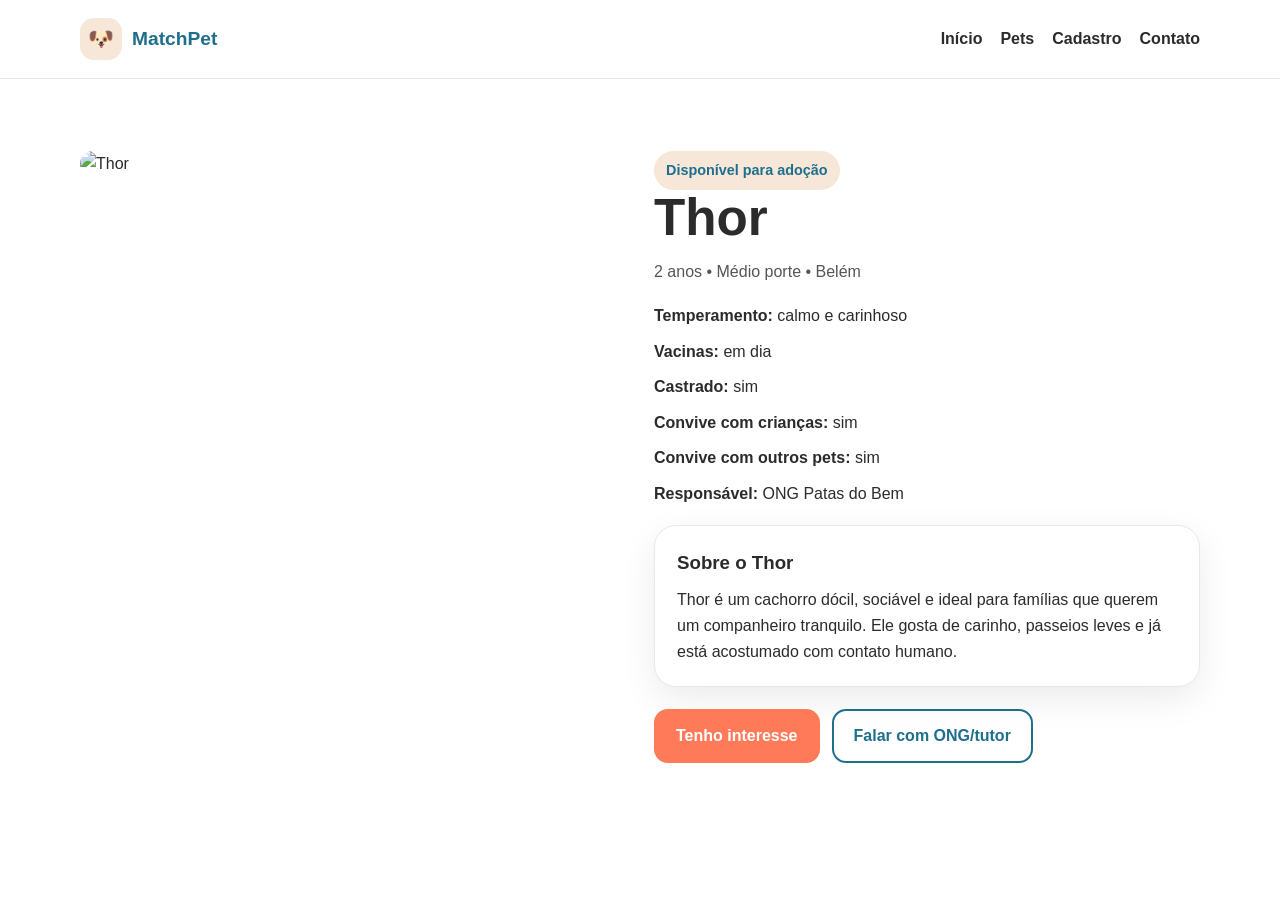
==== pet.html @ 9a0c26df "Desenvolvimento de interface web para plataforma de adoção de pets (MatchPet)" ====
<!DOCTYPE html>
<html lang="pt-BR">
<head>
  <meta charset="UTF-8">
  <meta name="viewport" content="width=device-width, initial-scale=1.0">
  <title>Perfil do Pet | MatchPet</title>
  <link rel="stylesheet" href="style.css">
</head>
<body>
  <header class="header">
    <div class="container nav">
      <a href="index.html" class="brand">
        <span class="brand-logo">🐶</span>
        <span>MatchPet</span>
      </a>

      <nav class="menu">
        <a href="index.html">Início</a>
        <a href="pets.html">Pets</a>
        <a href="cadastro.html">Cadastro</a>
        <a href="contato.html">Contato</a>
      </nav>
    </div>
  </header>

  <main class="section">
    <div class="container pet-profile">
      <div class="pet-gallery">
        <img src="https://2.bp.blogspot.com/-Kwtq92u-tu0/UI8RgQEmbBI/AAAAAAAAE_Q/_-XgqM2_AFk/s1600/tumblr_mcnwkfvqqt1qb6g3eo6_500.jpeg" alt="Thor">
      </div>

      <div class="pet-details">
        <span class="tag">Disponível para adoção</span>
        <h1>Thor</h1>
        <p class="pet-summary">2 anos • Médio porte • Belém</p>

        <div class="info-list">
          <div><strong>Temperamento:</strong> calmo e carinhoso</div>
          <div><strong>Vacinas:</strong> em dia</div>
          <div><strong>Castrado:</strong> sim</div>
          <div><strong>Convive com crianças:</strong> sim</div>
          <div><strong>Convive com outros pets:</strong> sim</div>
          <div><strong>Responsável:</strong> ONG Patas do Bem</div>
        </div>

        <div class="card inner-card">
          <h3>Sobre o Thor</h3>
          <p>
            Thor é um cachorro dócil, sociável e ideal para famílias que querem
            um companheiro tranquilo. Ele gosta de carinho, passeios leves
            e já está acostumado com contato humano.
          </p>
        </div>

        <div class="actions">
          <a href="cadastro.html" class="btn">Tenho interesse</a>
          <a href="contato.html" class="btn btn-outline">Falar com ONG/tutor</a>
        </div>
      </div>
    </div>
  </main>
</body>
</html>
---- style.css ----
:root {
  --primary: #1F6E8C;
  --secondary: #F6E7D8;
  --accent: #FF7A59;
  --mint: #9ED8C3;
  --text: #2B2B2B;
  --white: #FFFFFF;
  --light: #F8F8F8;
  --border: #E8E8E8;
  --shadow: 0 12px 35px rgba(0, 0, 0, 0.08);
  --radius: 22px;
}

* {
  margin: 0;
  padding: 0;
  box-sizing: border-box;
}

html {
  scroll-behavior: smooth;
}

body {
  font-family: Arial, Helvetica, sans-serif;
  color: var(--text);
  background: var(--white);
  line-height: 1.6;
}

img {
  max-width: 100%;
  display: block;
  border-radius: 18px;
}

a {
  text-decoration: none;
  color: inherit;
}

.container {
  width: min(1120px, 92%);
  margin: 0 auto;
}

.header {
  position: sticky;
  top: 0;
  z-index: 1000;
  background: rgba(255, 255, 255, 0.96);
  backdrop-filter: blur(10px);
  border-bottom: 1px solid var(--border);
}

.nav {
  min-height: 78px;
  display: flex;
  align-items: center;
  justify-content: space-between;
  gap: 18px;
}

.brand {
  display: flex;
  align-items: center;
  gap: 10px;
  font-size: 1.2rem;
  font-weight: 800;
  color: var(--primary);
}

.brand-logo {
  width: 42px;
  height: 42px;
  display: grid;
  place-items: center;
  background: var(--secondary);
  border-radius: 14px;
  font-size: 1.3rem;
}

.logo {
  width: 50px;
  height: auto;
  object-fit: contain;
}

.menu {
  display: flex;
  align-items: center;
  gap: 18px;
  flex-wrap: wrap;
}

.menu a {
  font-weight: 700;
}

.hero {
  padding: 88px 0 60px;
  background: linear-gradient(180deg, #ffffff 0%, #f7fbfc 100%);
}

.hero-grid {
  display: grid;
  grid-template-columns: 1.05fr 0.95fr;
  gap: 34px;
  align-items: center;
}

.eyebrow {
  color: var(--accent);
  font-weight: 800;
  margin-bottom: 10px;
}

h1 {
  font-size: clamp(2.2rem, 4vw, 4rem);
  line-height: 1.08;
  margin-bottom: 14px;
}

h2 {
  font-size: clamp(1.7rem, 3vw, 2.4rem);
  margin-bottom: 24px;
}

h3 {
  margin-bottom: 10px;
}

.hero-text,
.page-subtitle,
.map-text {
  color: #535353;
  font-size: 1.05rem;
}

.hero-actions,
.actions {
  display: flex;
  gap: 12px;
  flex-wrap: wrap;
  margin-top: 22px;
}

.btn,
.btn-outline,
.btn-small {
  border: none;
  cursor: pointer;
  transition: 0.2s ease;
  font-weight: 800;
  border-radius: 14px;
  display: inline-block;
}

.btn {
  background: var(--accent);
  color: var(--white);
  padding: 14px 22px;
}

.btn:hover,
.btn-outline:hover,
.btn-small:hover,
.filter-btn:hover {
  transform: translateY(-2px);
}

.btn-outline {
  background: transparent;
  color: var(--primary);
  border: 2px solid var(--primary);
  padding: 12px 20px;
}

.btn-small {
  background: var(--primary);
  color: var(--white);
  padding: 10px 16px;
}

.btn-full {
  width: 100%;
  text-align: center;
}

.section {
  padding: 72px 0;
}

.section-soft {
  background: var(--secondary);
}

.cards {
  display: grid;
  gap: 22px;
}

.cards.three {
  grid-template-columns: repeat(3, 1fr);
}

.card,
.hero-card,
.warning-box,
.cta-box {
  background: var(--white);
  border: 1px solid var(--border);
  border-radius: var(--radius);
  box-shadow: var(--shadow);
}

.card,
.hero-card,
.warning-box {
  padding: 22px;
}

.hero-card img {
  margin-top: 14px;
  margin-bottom: 16px;
  height: 320px;
  width: 100%;
  object-fit: cover;
}

.hero-badge,
.tag {
  display: inline-block;
  background: var(--secondary);
  color: var(--primary);
  padding: 8px 12px;
  border-radius: 999px;
  font-weight: 800;
  font-size: 0.9rem;
}

.warning-box {
  text-align: center;
}

.warning-box.small {
  margin-bottom: 20px;
  text-align: left;
}

.cta-box {
  background: linear-gradient(135deg, var(--mint), var(--secondary));
  padding: 28px;
  display: flex;
  align-items: center;
  justify-content: space-between;
  gap: 18px;
}

.footer {
  border-top: 1px solid var(--border);
  padding: 28px 0;
}

.footer-content {
  display: flex;
  justify-content: space-between;
  gap: 16px;
  flex-wrap: wrap;
}

.footer-links {
  display: flex;
  gap: 16px;
  flex-wrap: wrap;
}

.filters {
  display: flex;
  gap: 10px;
  flex-wrap: wrap;
  margin: 20px 0 28px;
}

.filter-btn {
  background: var(--light);
  border: 1px solid var(--border);
  padding: 10px 14px;
  border-radius: 12px;
  cursor: pointer;
  font-weight: 800;
}

.filter-btn.active {
  background: var(--primary);
  color: var(--white);
}

.pet-card img {
  width: 100%;
  height: 230px;
  object-fit: cover;
  margin-bottom: 14px;
}

.pet-profile {
  display: grid;
  grid-template-columns: 1fr 1fr;
  gap: 28px;
  align-items: start;
}

.pet-summary {
  margin: 8px 0 16px;
  color: #555;
}

.info-list {
  display: grid;
  gap: 10px;
  margin: 18px 0;
}

.inner-card {
  margin-top: 18px;
}

.form-wrapper {
  max-width: 820px;
}

.form-grid {
  display: grid;
  grid-template-columns: 1fr 1fr;
  gap: 16px;
  margin-top: 24px;
}

.form-grid input,
.form-grid select,
.form-grid textarea {
  width: 100%;
  padding: 14px;
  border: 1px solid var(--border);
  border-radius: 14px;
  font-size: 1rem;
}

.full {
  grid-column: 1 / -1;
}

.upload-box {
  display: grid;
  gap: 8px;
}

.checkbox {
  display: flex;
  gap: 10px;
  align-items: flex-start;
}

.contact-layout {
  display: grid;
  grid-template-columns: 1fr 1fr;
  gap: 24px;
}

.legal-page {
  max-width: 820px;
}

.legal-page p {
  margin-bottom: 14px;
}

.hidden {
  display: none !important;
}

@media (max-width: 920px) {
  .hero-grid,
  .cards.three,
  .pet-profile,
  .contact-layout,
  .cta-box {
    grid-template-columns: 1fr;
    display: grid;
  }

  .form-grid {
    grid-template-columns: 1fr;
  }
}

@media (max-width: 640px) {
  .nav {
    flex-direction: column;
    justify-content: center;
    padding: 14px 0;
  }

  .hero {
    padding-top: 44px;
  }
}
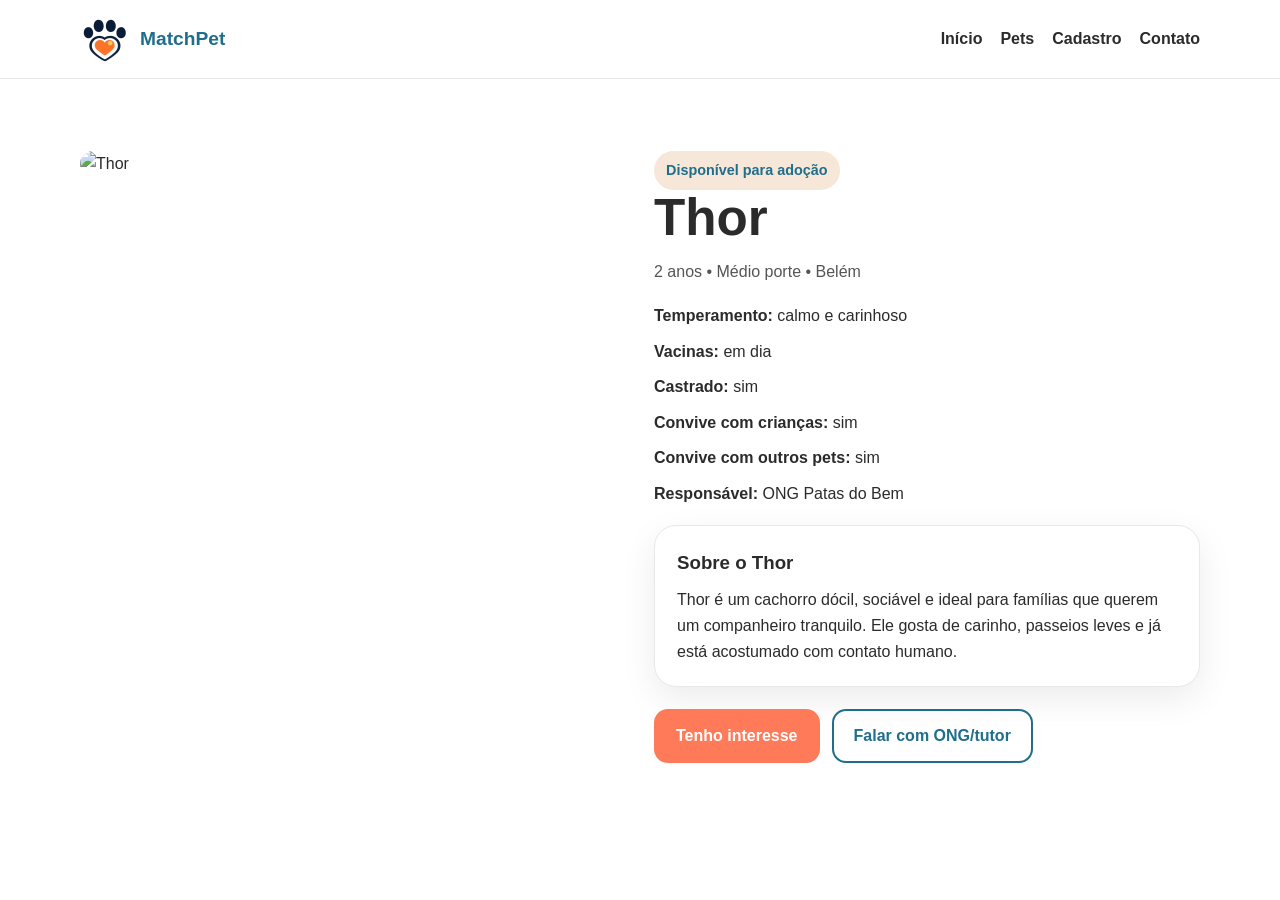
==== commit 3f2938cc: "atualização do site" ====
--- a/pet.html
+++ b/pet.html
@@ -10,7 +10,7 @@
   <header class="header">
     <div class="container nav">
       <a href="index.html" class="brand">
-        <span class="brand-logo">🐶</span>
+        <img src="assets/logo.png" class="logo">
         <span>MatchPet</span>
       </a>
 
